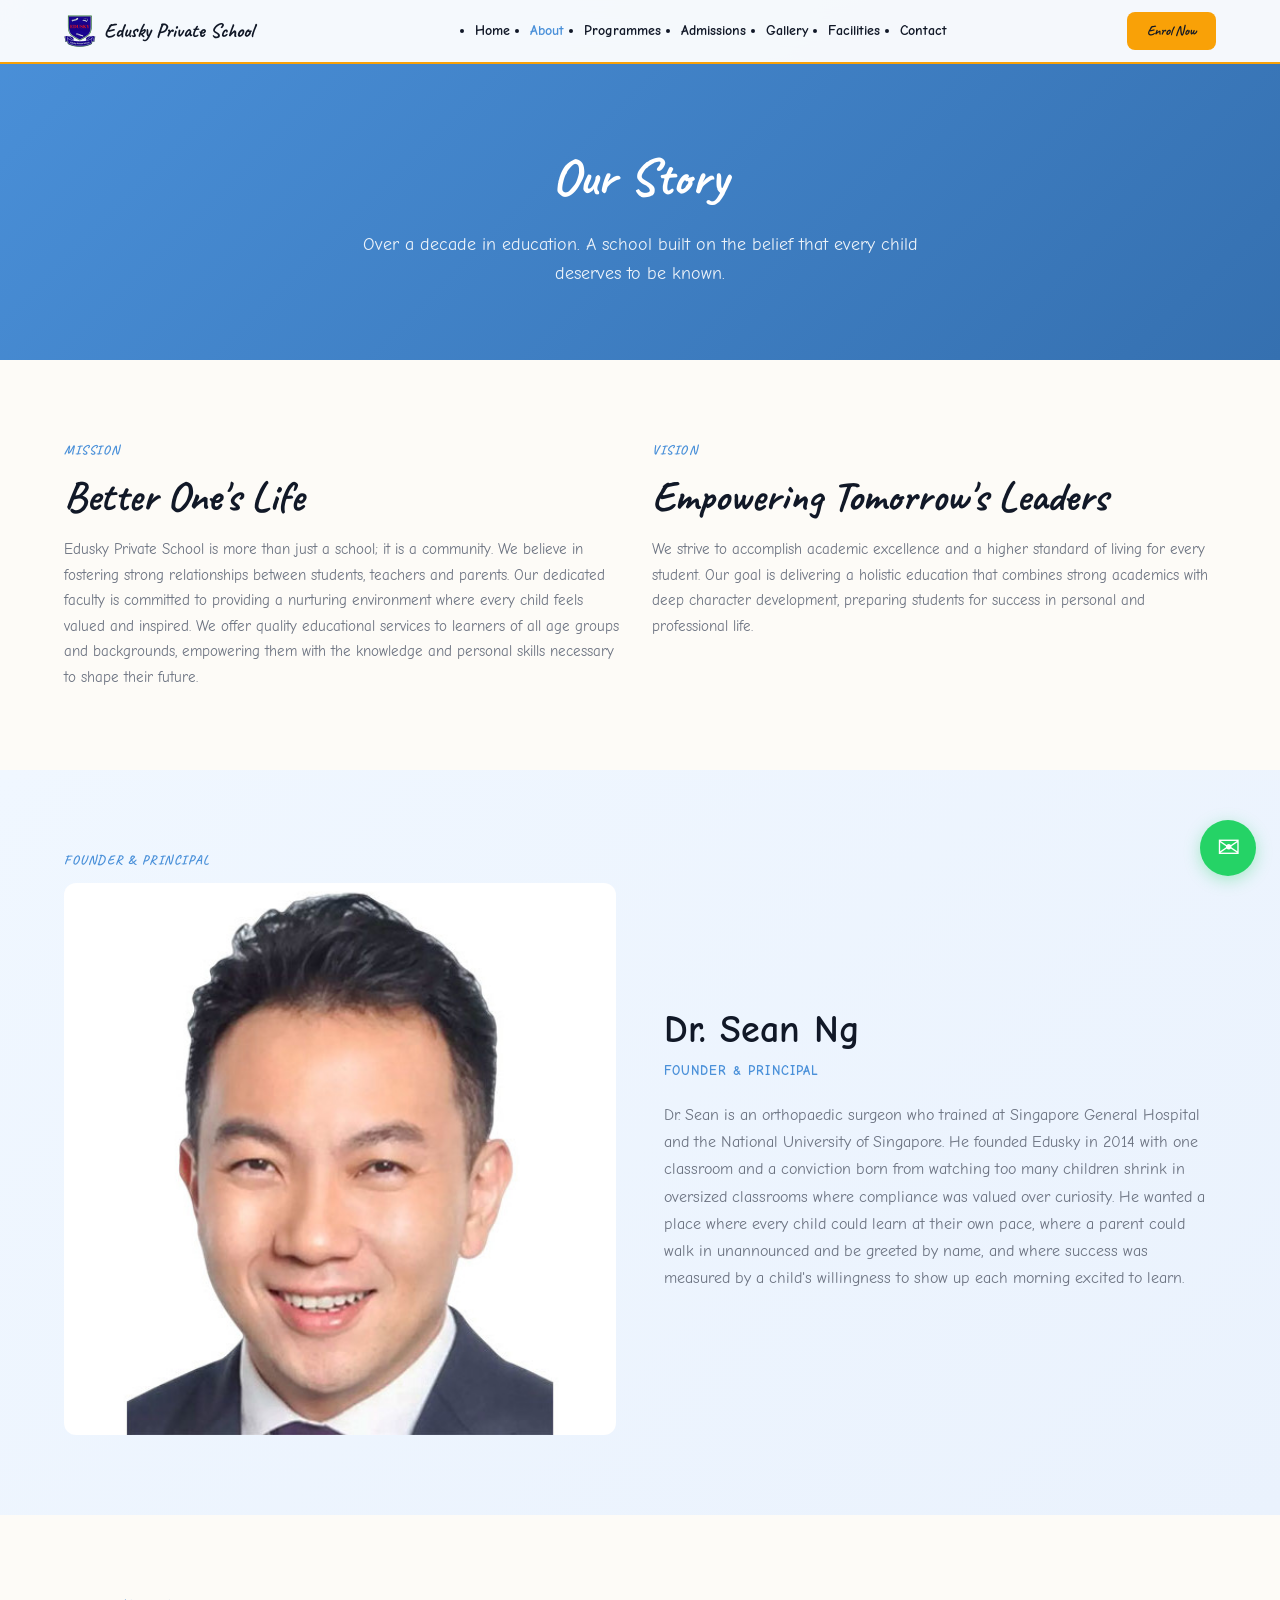
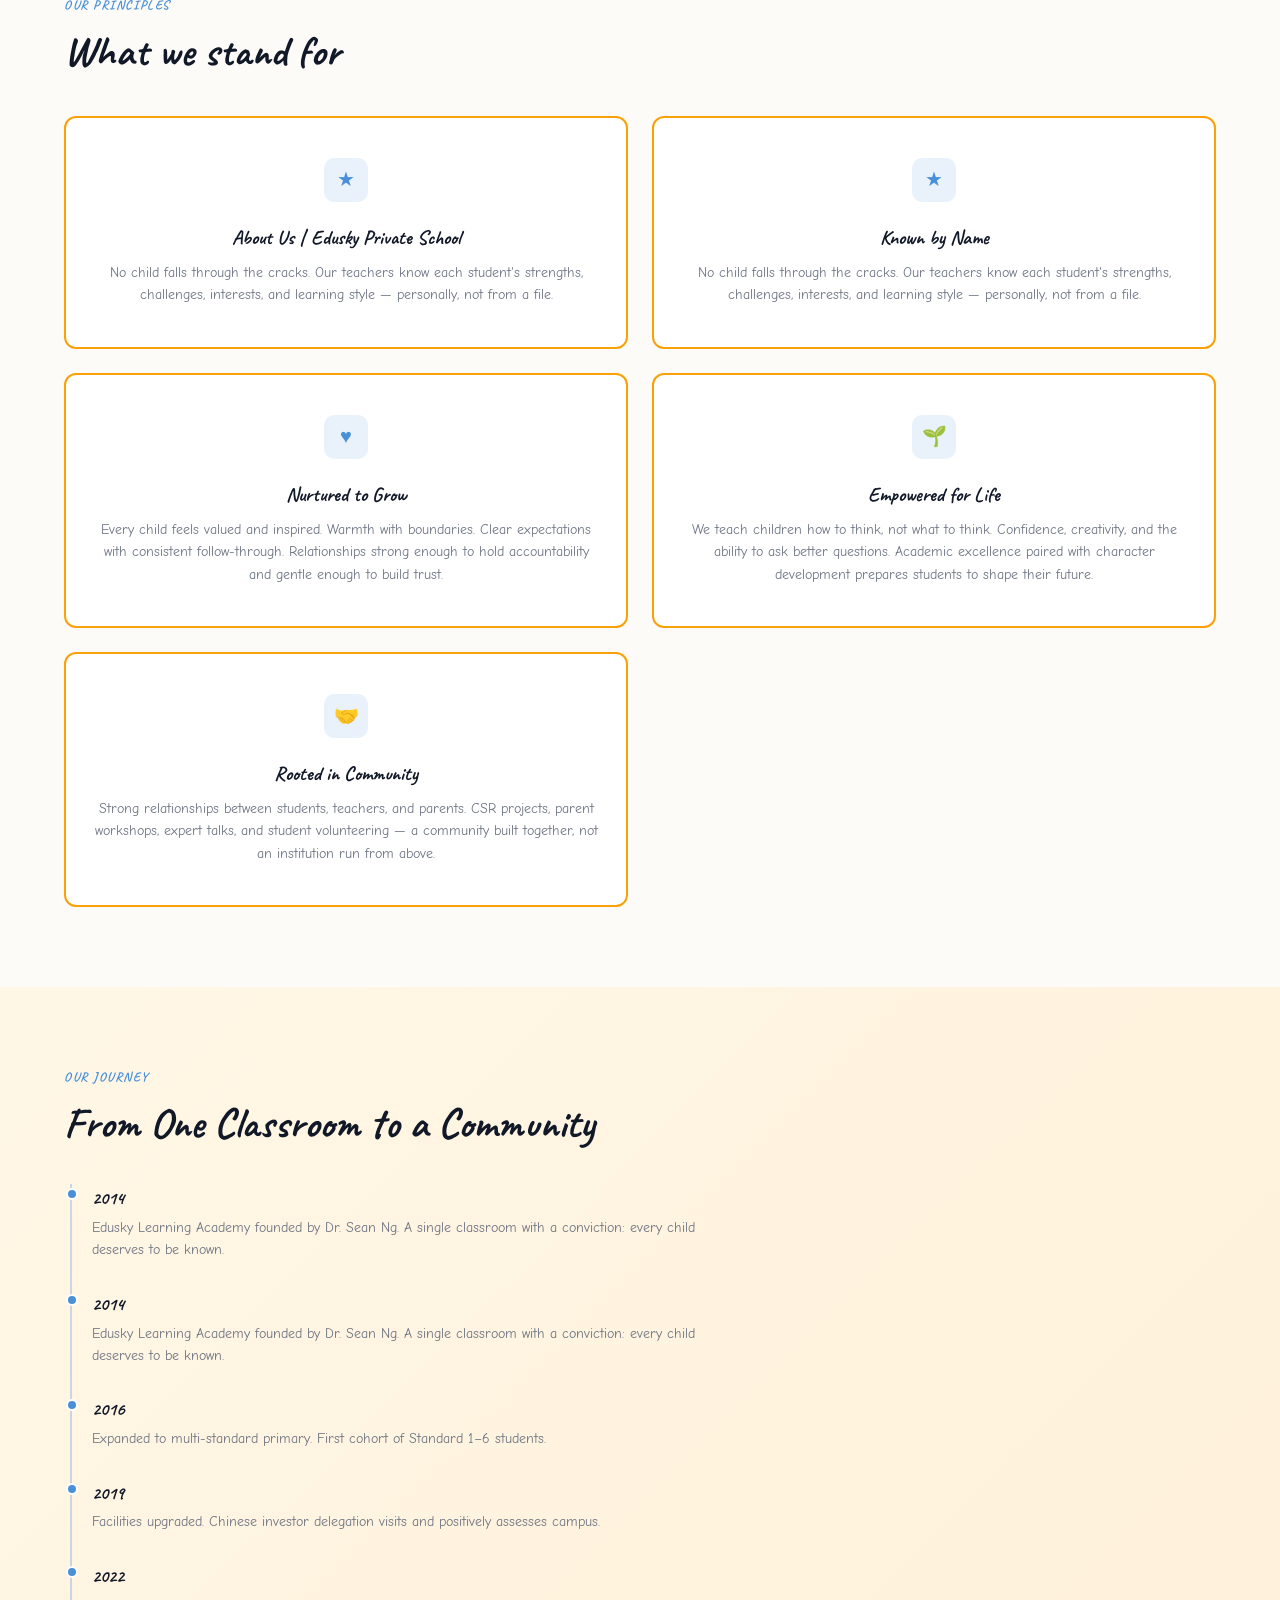
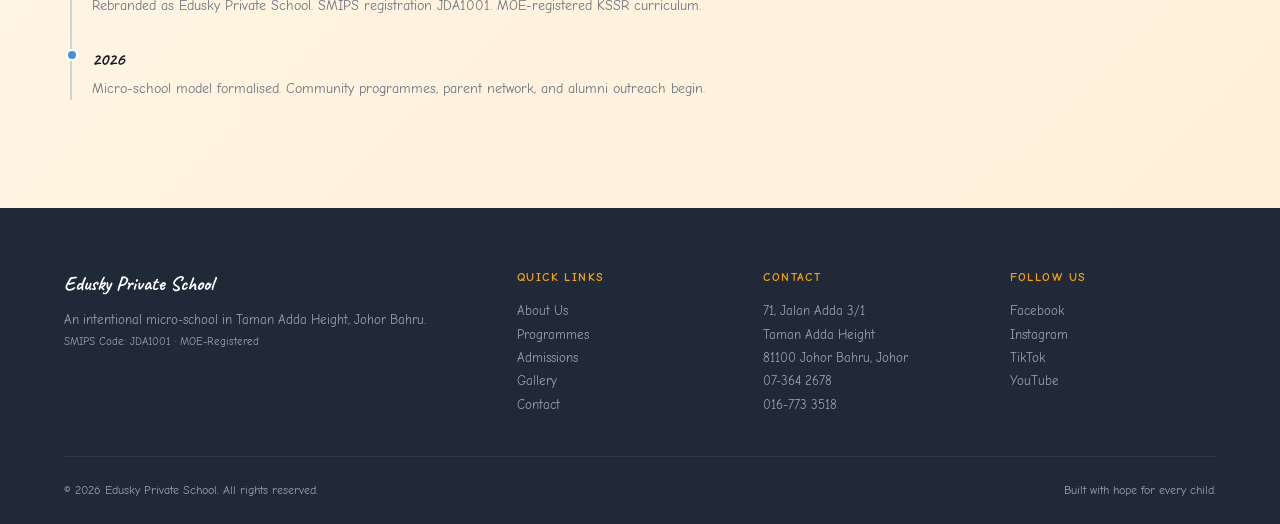
==== about.html @ cb7d2ac5 "Initial site: 7 pages, CMS-ready, real content, no placeholders" ====
<!DOCTYPE html>
<html lang="en">
<head>
<meta charset="UTF-8">
<meta name="viewport" content="width=device-width, initial-scale=1">
<title data-field="title">About Us | Edusky Private School</title>
<meta name="description" content="Kenali Dr. Sean Ng and pasukan Edusky. Misi, nilai, dan kenapa kami memilih kelas kecil. Sekolah rendah swasta di Johor Bahru sejak 2014.">
<link href="https://fonts.googleapis.com/css2?family=Caveat:wght@400;500;600;700&family=Comic+Neue:ital,wght@0,400;0,700;1,400&display=swap" rel="stylesheet">
<link rel="stylesheet" href="assets/style.css">
<script src="assets/cms.js" defer></script>
</head>
<body data-content="about">

<nav class="nav" id="nav">
  <div class="nav-inner">
    <a href="index.html" class="nav-brand">
      <img src="images/logo.webp" alt="Edusky Logo" onerror="this.style.display='none'">
      <span>Edusky Private School</span>
    </a>
    <ul class="nav-links">
      <li><a href="index.html">Home</a></li>
      <li><a href="about.html" class="active">About</a></li>
      <li><a href="programmes.html">Programmes</a></li>
      <li><a href="admissions.html">Admissions</a></li>
      <li><a href="gallery.html">Gallery</a></li>
      <li><a href="facilities.html">Facilities</a></li>
      <li><a href="contact.html">Contact</a></li>
    </ul>
    <a href="admissions.html" class="nav-cta">Enrol Now</a>
    <button class="nav-toggle" id="navToggle" aria-label="Open menu">&#9776;</button>
  </div>
</nav>

<div class="mobile-nav" id="mobileNav">
  <a href="index.html">Home</a>
  <a href="about.html">About</a>
  <a href="programmes.html">Programmes</a>
  <a href="admissions.html">Admissions</a>
  <a href="gallery.html">Gallery</a>
  <a href="facilities.html">Facilities</a>
  <a href="contact.html">Contact</a>
  <a href="admissions.html" class="mobile-cta">Enrol Now</a>
</div>

<!-- PAGE HERO -->
<section class="page-hero">
  <div class="page-hero-content">
    <h1 data-field="hero.title">Our Story</h1>
    <p data-field="hero.subtitle">Over a decade in education. A school built on the belief that every child deserves to be known.</p>
  </div>
</section>

<!-- MISSION & VISION -->
<section class="section">
  <div class="container">
    <div class="grid-2" style="align-items:start">
      <div>
        <p class="section-label" data-field="mission.label">Mission</p>
        <h2 class="section-title" data-field="mission.title">Better One's Life</h2>
        <p data-field="mission.text" style="color:var(--gray);line-height:1.7;font-size:15px">Edusky Private School is more than just a school; it is a community. We believe in fostering strong relationships between students, teachers and parents. Our dedicated faculty is committed to providing a nurturing environment where every child feels valued and inspired. We offer quality educational services to learners of all age groups and backgrounds, empowering them with the knowledge and personal skills necessary to shape their future.</p>
      </div>
      <div>
        <p class="section-label" data-field="vision.label">Vision</p>
        <h2 class="section-title" data-field="vision.title">Empowering Tomorrow's Leaders</h2>
        <p data-field="vision.text" style="color:var(--gray);line-height:1.7;font-size:15px">We strive to accomplish academic excellence and a higher standard of living for every student. Our goal is delivering a holistic education that combines strong academics with deep character development, preparing students for success in personal and professional life.</p>
      </div>
    </div>
  </div>
</section>

<!-- FOUNDER -->
<section class="section bg-sky-soft">
  <div class="container">
    <p class="section-label">Founder & Principal</p>
    <div class="grid-2" style="align-items:center;gap:48px">
      <div>
        <img data-field="founder.photo" data-type="image" src="images/dr-sean-ng.jpg" alt="Dr. Sean Ng" style="width:100%;border-radius:12px">
      </div>
      <div>
        <h2 style="font-size:clamp(26px,3vw,38px);line-height:1.15;margin-bottom:8px" data-field="founder.name">Dr. Sean Ng</h2>
        <p style="color:var(--sky);font-weight:700;font-size:13px;letter-spacing:0.08em;text-transform:uppercase;margin-bottom:20px" data-field="founder.role">Founder & Principal</p>
        <p data-field="founder.bio" style="color:var(--gray);line-height:1.7;margin-bottom:16px">Dr. Sean is an orthopaedic surgeon who trained at Singapore General Hospital and the National University of Singapore. He founded Edusky in 2014 with one classroom and a conviction born from watching too many children shrink in oversized classrooms where compliance was valued over curiosity. He wanted a place where every child could learn at their own pace, where a parent could walk in unannounced and be greeted by name.</p>
      </div>
    </div>
  </div>
</section>

<!-- VALUES -->
<section class="section">
  <div class="container">
    <p class="section-label">Our Principles</p>
    <h2 class="section-title">What we stand for</h2>
    <div class="grid-2" style="margin-top:40px" data-list="values">
      <div class="card" data-item style="text-align:center;padding:40px 28px">
        <div class="card-icon sky" style="margin:0 auto 20px" data-field="icon">★</div>
        <h3 data-field="title">Known by Name</h3>
        <p data-field="description">No child falls through the cracks. Our teachers know each student's strengths, challenges, interests, and learning style — personally, not from a file.</p>
      </div>
    </div>
  </div>
</section>

<!-- TIMELINE -->
<section class="section bg-sunrise-soft">
  <div class="container">
    <p class="section-label">Our Journey</p>
    <h2 class="section-title">From One Classroom to a Community</h2>
    <div class="timeline" style="margin-top:36px;max-width:650px" data-list="timeline">
      <div class="timeline-item" data-item>
        <h3 data-field="year">2014</h3>
        <p data-field="description">Edusky Learning Academy founded by Dr. Sean Ng. A single classroom with a conviction: every child deserves to be known.</p>
      </div>
    </div>
  </div>
</section>

<!-- FOOTER -->
<footer class="footer">
  <div class="container">
    <div class="footer-grid">
      <div>
        <div class="footer-brand">Edusky Private School</div>
        <p>An intentional micro-school in Taman Adda Height, Johor Bahru.</p>
        <p style="font-size:11px;color:var(--gray-light)">SMIPS Code: JDA1001 · MOE-Registered</p>
      </div>
      <div>
        <h4>Quick Links</h4>
        <p><a href="about.html">About Us</a></p>
        <p><a href="programmes.html">Programmes</a></p>
        <p><a href="admissions.html">Admissions</a></p>
        <p><a href="gallery.html">Gallery</a></p>
        <p><a href="contact.html">Contact</a></p>
      </div>
      <div>
        <h4>Contact</h4>
        <p>71, Jalan Adda 3/1<br>Taman Adda Height<br>81100 Johor Bahru, Johor</p>
        <p><a href="tel:+6073642678">07-364 2678</a></p>
        <p><a href="https://wa.me/60167733518">016-773 3518</a></p>
      </div>
      <div>
        <h4>Follow Us</h4>
        <p><a href="https://www.facebook.com/ela.johor.bahru/" target="_blank">Facebook</a></p>
        <p><a href="https://www.instagram.com/eduskyjb/" target="_blank">Instagram</a></p>
        <p><a href="https://www.tiktok.com/@eduskyprivateschool" target="_blank">TikTok</a></p>
        <p><a href="https://www.youtube.com/@eduskylearningacademy6728" target="_blank">YouTube</a></p>
      </div>
    </div>
    <div class="footer-bottom">
      <span>&copy; 2026 Edusky Private School. All rights reserved.</span>
      <span>Built with hope for every child.</span>
    </div>
  </div>
</footer>

<a href="https://wa.me/60167733518" class="whatsapp-float" aria-label="Chat on WhatsApp" target="_blank">&#9993;</a>

<script>
const navToggle = document.getElementById('navToggle');
const mobileNav = document.getElementById('mobileNav');
if (navToggle && mobileNav) {
  navToggle.addEventListener('click', () => mobileNav.classList.toggle('open'));
  mobileNav.querySelectorAll('a').forEach(a => a.addEventListener('click', () => mobileNav.classList.remove('open')));
}
</script>

</body>
</html>
---- assets/style.css ----
/** ============================================
   EDUSKY LIVE — Clean, GUI-Editable Design
   Warm, approachable, zero placeholders.
   ============================================ */

:root {
  --sky: #4A90D9;
  --sky-deep: #3570B0;
  --sunrise: #F9A107;
  --sunrise-deep: #D48900;
  --coral: #FF6B6B;
  --green: #669F38;
  --cream: #FFF8F0;
  --paper: #FDFBF7;
  --ink: #111827;
  --ink-soft: #1F2937;
  --gray: #6B7280;
  --gray-light: #9CA3AF;
  --gray-border: #E5E7EB;
  --white: #FFFFFF;
  --font-display: 'Caveat', cursive;
  --font-body: 'Comic Neue', 'Comic Sans MS', cursive, sans-serif;
  --nav-h: 64px;
  --container-max: 1200px;
}

@import url('https://fonts.googleapis.com/css2?family=Caveat:wght@400;500;600;700&family=Comic+Neue:ital,wght@0,400;0,700;1,400&display=swap');

*, *::before, *::after { box-sizing: border-box; margin: 0; }
html { scroll-behavior: smooth; }
body {
  font-family: var(--font-body);
  color: var(--ink);
  background: var(--paper);
  line-height: 1.6;
  font-size: 16px;
}
img { display: block; max-width: 100%; }
a { color: inherit; text-decoration: none; }
button { font: inherit; cursor: pointer; border: none; background: none; }

.container { max-width: var(--container-max); margin: 0 auto; padding: 0 24px; }

/* ----- NAVIGATION ----- */
.nav {
  position: fixed; top: 0; left: 0; right: 0;
  height: var(--nav-h);
  background: rgba(255,255,255,0.95);
  backdrop-filter: blur(12px);
  border-bottom: 2px solid var(--sunrise);
  z-index: 100;
}
.nav-inner {
  max-width: var(--container-max); margin: 0 auto; padding: 0 24px;
  height: 100%; display: flex; align-items: center; justify-content: space-between;
}
.nav-brand {
  display: flex; align-items: center; gap: 8px;
  font-family: var(--font-display); font-size: 20px; font-weight: 700;
  color: var(--ink);
}
.nav-brand img { height: 32px; width: auto; }
.nav-links {
  display: flex; align-items: center; gap: 20px;
  font-family: var(--font-body); font-size: 14px; font-weight: 600;
}
.nav-links a { transition: color 0.2s; position: relative; }
.nav-links a:hover { color: var(--sky); }
.nav-links a.active { color: var(--sky); }
.nav-cta {
  background: var(--sunrise); color: var(--ink);
  font-family: var(--font-display); font-size: 14px; font-weight: 700;
  padding: 8px 20px; border-radius: 8px;
  transition: all 0.2s;
}
.nav-cta:hover { background: var(--sunrise-deep); transform: translateY(-1px); }
.nav-toggle { display: none; font-size: 24px; color: var(--ink); }

@media (max-width: 900px) {
  .nav-links { display: none; }
  .nav-toggle { display: block; }
  .nav-cta { font-size: 12px; padding: 6px 14px; }
}

/* ----- FORM ELEMENTS ----- */
.form-group { margin-bottom: 16px; }
.form-group label { display: block; font-size: 13px; font-weight: 700; margin-bottom: 6px; color: var(--ink); }
.form-group input, .form-group textarea, .form-group select {
  width: 100%; padding: 12px 14px; border: 2px solid var(--gray-border); border-radius: 8px;
  font-family: var(--font-body); font-size: 14px; background: var(--white); color: var(--ink);
  transition: border-color 0.2s;
}
.form-group input:focus, .form-group textarea:focus, .form-group select:focus {
  outline: none; border-color: var(--sky);
}
.form-group textarea { min-height: 100px; resize: vertical; }

/* Mobile nav */
.mobile-nav {
  position: fixed; top: var(--nav-h); left: 0; right: 0; bottom: 0;
  background: var(--paper); z-index: 99; padding: 40px 24px;
  display: none; flex-direction: column; gap: 20px;
  font-family: var(--font-body); font-size: 18px; font-weight: 600;
}
.mobile-nav.open { display: flex; }
.mobile-nav a { padding: 8px 0; border-bottom: 1px solid var(--gray-border); }

/* ----- HERO ----- */
.hero {
  position: relative; min-height: 85vh;
  display: flex; align-items: center; justify-content: center;
  overflow: hidden; padding-top: var(--nav-h);
}
.hero-bg {
  position: absolute; inset: 0; z-index: 0;
}
.hero-bg img, .hero-bg video {
  width: 100%; height: 100%; object-fit: cover;
}
.hero-overlay {
  position: absolute; inset: 0;
  background: linear-gradient(180deg, rgba(0,0,0,0.35) 0%, rgba(0,0,0,0.25) 50%, rgba(0,0,0,0.45) 100%);
  z-index: 1;
}
.hero-content {
  position: relative; z-index: 2; text-align: center;
  max-width: 800px; padding: 40px 24px; color: #fff;
}
.hero-badge {
  font-family: var(--font-display); font-size: 13px;
  letter-spacing: 0.15em; text-transform: uppercase;
  color: var(--sunrise); font-weight: 700; margin-bottom: 20px;
}
.hero-title {
  font-family: var(--font-display); font-size: clamp(36px, 6vw, 64px);
  line-height: 1.1; font-weight: 700; margin-bottom: 16px;
}
.hero-title span { color: var(--sunrise); }
.hero-desc {
  font-size: clamp(15px, 2vw, 18px); opacity: 0.9;
  max-width: 560px; margin: 0 auto 32px;
}
.hero-actions { display: flex; gap: 12px; justify-content: center; flex-wrap: wrap; }

/* ----- BUTTONS ----- */
.btn {
  padding: 14px 32px; border-radius: 8px;
  font-family: var(--font-display); font-size: 16px; font-weight: 700;
  display: inline-block; text-align: center; transition: all 0.2s;
}
.btn:hover { transform: translateY(-2px); }
.btn-primary { background: var(--sunrise); color: var(--ink); }
.btn-primary:hover { background: var(--sunrise-deep); }
.btn-white { background: rgba(255,255,255,0.15); color: #fff; border: 2px solid rgba(255,255,255,0.4); }
.btn-white:hover { background: rgba(255,255,255,0.25); }
.btn-sky { background: var(--sky); color: #fff; }
.btn-sky:hover { background: var(--sky-deep); }
.btn-outline { border: 2px solid var(--sky); color: var(--sky); }
.btn-outline:hover { background: var(--sky); color: #fff; }

/* ----- SECTIONS ----- */
.section { padding: 80px 0; }
@media (max-width: 768px) { .section { padding: 60px 0; } }
.section-label {
  font-family: var(--font-display); font-size: 13px;
  letter-spacing: 0.12em; text-transform: uppercase;
  color: var(--sky); font-weight: 700; margin-bottom: 12px;
}
.section-title {
  font-family: var(--font-display); font-size: clamp(28px, 4vw, 42px);
  font-weight: 700; line-height: 1.15; margin-bottom: 16px;
}
.section-subtitle {
  font-size: clamp(14px, 1.8vw, 17px); color: var(--gray);
  line-height: 1.6; max-width: 600px; margin-bottom: 40px;
}
.section-center { text-align: center; }
.section-center .section-subtitle { margin-left: auto; margin-right: auto; }

/* Section backgrounds */
.bg-sky-soft { background: linear-gradient(135deg, #F0F7FF 0%, #EAF2FD 100%); }
.bg-sunrise-soft { background: linear-gradient(135deg, #FFF7E6 0%, #FFF0D9 100%); }
.bg-coral-soft { background: linear-gradient(135deg, #FFF0F0 0%, #FFEBEB 100%); }
.bg-green-soft { background: linear-gradient(135deg, #F0F7E6 0%, #EDF5E0 100%); }
.bg-dark { background: var(--ink-soft); color: #fff; }

/* ----- CARDS ----- */
.card {
  background: var(--white); border: 2px solid var(--sunrise);
  border-radius: 12px; padding: 28px;
  transition: all 0.25s;
}
.card:hover { transform: translateY(-4px); box-shadow: 0 12px 32px rgba(0,0,0,0.08); }
.card-icon {
  width: 44px; height: 44px; border-radius: 10px;
  display: flex; align-items: center; justify-content: center;
  margin-bottom: 16px; font-size: 20px;
}
.card-icon.sky { background: rgba(74,144,217,0.12); color: var(--sky); }
.card-icon.sunrise { background: rgba(249,161,7,0.12); color: var(--sunrise); }
.card-icon.coral { background: rgba(255,107,107,0.12); color: var(--coral); }
.card-icon.green { background: rgba(102,159,56,0.12); color: var(--green); }
.card h3 { font-family: var(--font-display); font-size: 20px; font-weight: 700; margin-bottom: 8px; }
.card p { font-size: 14px; color: var(--gray); line-height: 1.6; }

/* Image card */
.card-img {
  position: relative; border-radius: 12px; overflow: hidden;
  min-height: 200px; display: flex; flex-direction: column;
  justify-content: flex-end; padding: 24px;
  background-size: cover; background-position: center;
}
.card-img::before {
  content: ''; position: absolute; inset: 0;
  background: linear-gradient(180deg, rgba(0,0,0,0.2) 0%, rgba(0,0,0,0.6) 100%);
}
.card-img > * { position: relative; z-index: 1; color: #fff; }
.card-img h3 { font-family: var(--font-display); font-size: 18px; font-weight: 700; margin-bottom: 4px; }
.card-img p { font-size: 13px; opacity: 0.9; }

/* ----- GRIDS ----- */
.grid-2 { display: grid; grid-template-columns: 1fr 1fr; gap: 24px; }
.grid-3 { display: grid; grid-template-columns: repeat(3, 1fr); gap: 24px; }
.grid-4 { display: grid; grid-template-columns: repeat(4, 1fr); gap: 24px; }
@media (max-width: 900px) { .grid-3, .grid-4 { grid-template-columns: 1fr 1fr; } }
@media (max-width: 600px) { .grid-2, .grid-3, .grid-4 { grid-template-columns: 1fr; } }

/* ----- STATS ----- */
.stats-bar { display: flex; gap: 48px; justify-content: center; flex-wrap: wrap; padding: 40px 0; }
.stat-item { text-align: center; }
.stat-val { font-family: var(--font-display); font-size: clamp(28px, 4vw, 44px); font-weight: 700; }
.stat-label { font-size: 12px; letter-spacing: 0.1em; text-transform: uppercase; color: var(--gray); font-weight: 600; margin-top: 4px; }

/* ----- TIMELINE ----- */
.timeline { position: relative; padding-left: 28px; }
.timeline::before { content: ''; position: absolute; left: 6px; top: 0; bottom: 0; width: 2px; background: var(--sky); opacity: 0.3; }
.timeline-item { position: relative; margin-bottom: 28px; }
.timeline-item::before { content: ''; position: absolute; left: -26px; top: 4px; width: 12px; height: 12px; border-radius: 50%; background: var(--sky); border: 2px solid var(--white); }
.timeline-item h3 { font-family: var(--font-display); font-size: 18px; font-weight: 700; margin-bottom: 4px; }
.timeline-item p { font-size: 14px; color: var(--gray); }

/* ----- GALLERY ----- */
.gallery { columns: 3; column-gap: 16px; }
@media (max-width: 900px) { .gallery { columns: 2; } }
@media (max-width: 600px) { .gallery { columns: 1; } }
.gallery-item { break-inside: avoid; margin-bottom: 16px; border-radius: 12px; overflow: hidden; position: relative; cursor: pointer; }
.gallery-item img { width: 100%; display: block; transition: transform 0.3s; }
.gallery-item:hover img { transform: scale(1.04); }
.gallery-cap { position: absolute; bottom: 0; left: 0; right: 0; padding: 16px; background: linear-gradient(0deg, rgba(0,0,0,0.6) 0%, transparent 100%); color: #fff; font-size: 13px; font-family: var(--font-display); opacity: 0; transition: opacity 0.3s; }
.gallery-item:hover .gallery-cap { opacity: 1; }

/* ----- TABLE ----- */
.table-wrap { overflow-x: auto; border-radius: 12px; border: 1px solid var(--gray-border); }
table { width: 100%; border-collapse: collapse; font-size: 14px; }
th { background: var(--sky); color: #fff; font-family: var(--font-display); font-weight: 600; font-size: 12px; letter-spacing: 0.08em; text-transform: uppercase; padding: 12px 16px; text-align: left; }
td { padding: 12px 16px; border-bottom: 1px solid var(--gray-border); }
tr:nth-child(even) { background: #FAFAF8; }

/* ----- FOOTER ----- */
.footer { background: var(--ink-soft); color: #fff; padding: 60px 0 24px; }
.footer-grid { display: grid; grid-template-columns: 2fr 1fr 1fr 1fr; gap: 40px; margin-bottom: 40px; }
@media (max-width: 768px) { .footer-grid { grid-template-columns: 1fr 1fr; gap: 32px; } }
.footer-brand { font-family: var(--font-display); font-size: 20px; font-weight: 700; margin-bottom: 8px; }
.footer p, .footer a { font-size: 13px; color: var(--gray-light); line-height: 1.8; }
.footer a:hover { color: var(--sunrise); }
.footer h4 { font-size: 12px; letter-spacing: 0.12em; text-transform: uppercase; color: var(--sunrise); font-weight: 700; margin-bottom: 12px; }
.footer-bottom { border-top: 1px solid rgba(255,255,255,0.08); padding-top: 24px; display: flex; justify-content: space-between; flex-wrap: wrap; gap: 12px; font-size: 12px; color: var(--gray-light); }

/* ----- WHATSAPP FLOAT ----- */
.whatsapp-float {
  position: fixed; bottom: 24px; right: 24px; width: 56px; height: 56px;
  background: #25D366; color: #fff; border-radius: 50%;
  display: flex; align-items: center; justify-content: center;
  font-size: 28px; z-index: 90; box-shadow: 0 4px 16px rgba(37,211,102,0.35);
  transition: all 0.3s;
}
.whatsapp-float:hover { transform: scale(1.08); }

/* ----- PAGE HERO ----- */
.page-hero {
  position: relative; min-height: 40vh;
  display: flex; align-items: center; justify-content: center;
  padding-top: var(--nav-h); text-align: center;
  background: linear-gradient(135deg, var(--sky) 0%, var(--sky-deep) 100%);
  color: #fff;
}
.page-hero h1 { font-family: var(--font-display); font-size: clamp(32px, 5vw, 52px); font-weight: 700; margin-bottom: 12px; }
.page-hero p { font-size: clamp(14px, 2vw, 18px); opacity: 0.9; max-width: 600px; margin: 0 auto; }

/* ----- UTILITIES ----- */
.text-center { text-align: center; }
.mt-1 { margin-top: 8px; } .mt-2 { margin-top: 16px; } .mt-3 { margin-top: 24px; } .mt-4 { margin-top: 32px; }
.mb-1 { margin-bottom: 8px; } .mb-2 { margin-bottom: 16px; } .mb-3 { margin-bottom: 24px; } .mb-4 { margin-bottom: 32px; }
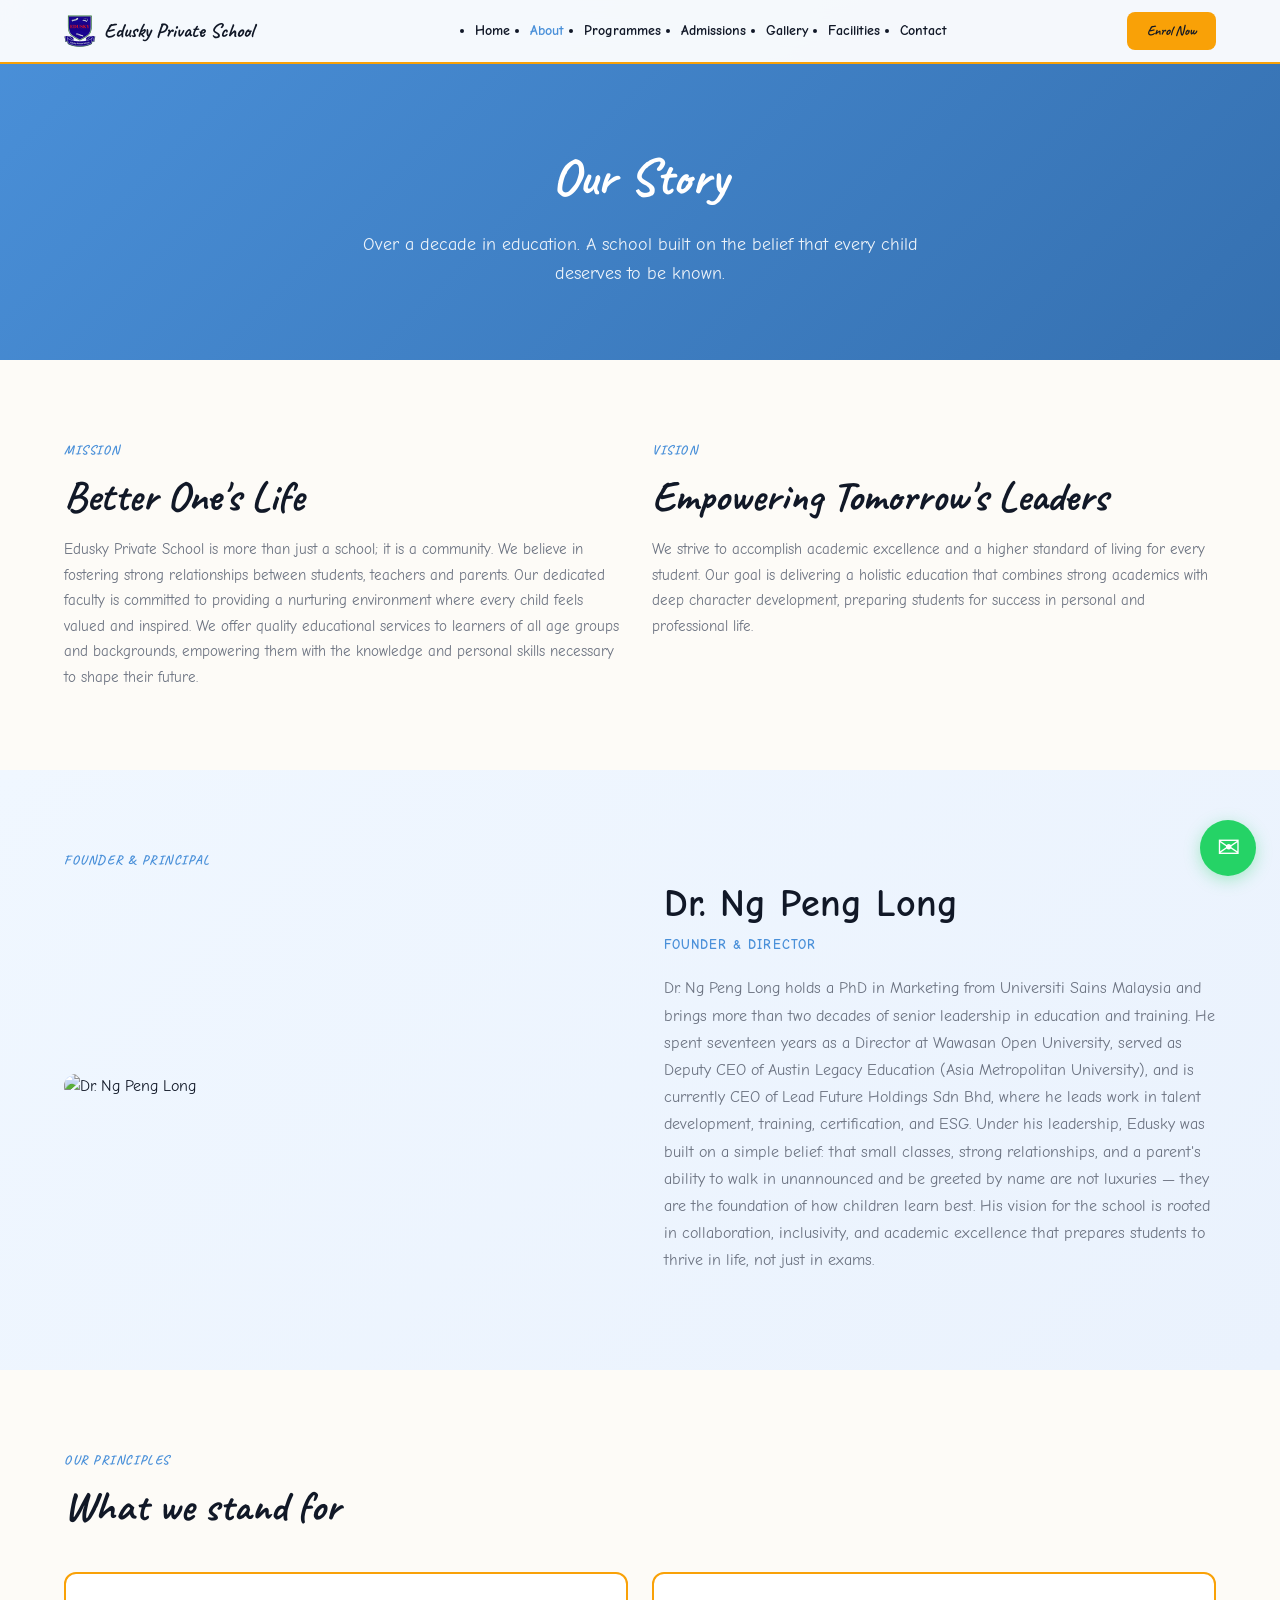
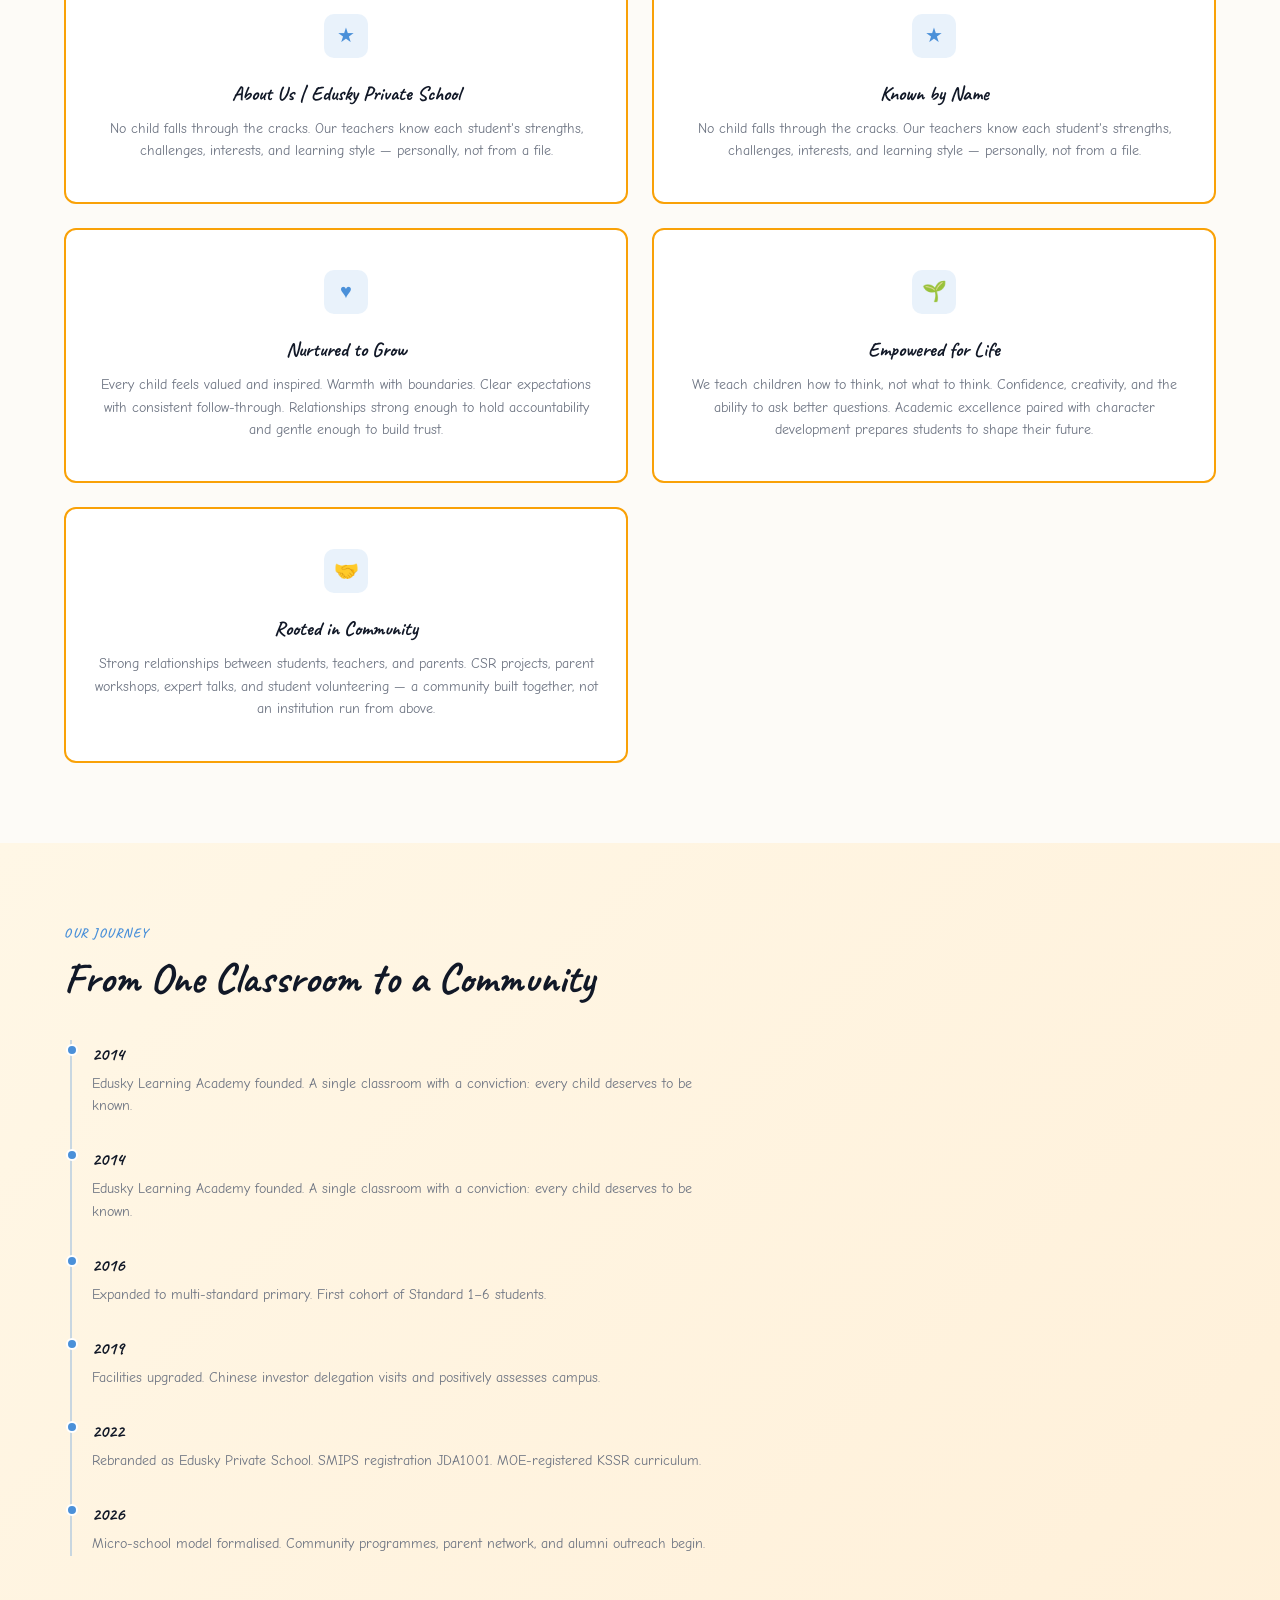
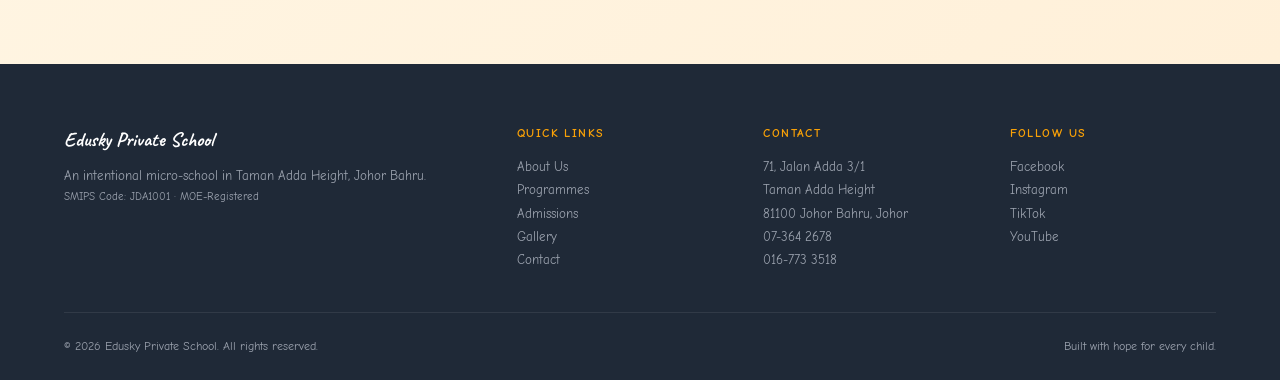
==== commit 03ffaab9: "Fix founder bio: replace wrong Dr. Sean Ng with Dr. Ng Peng Long Dr. Ng Peng Long is the actual foun" ====
--- a/about.html
+++ b/about.html
@@ -4,7 +4,7 @@
 <meta charset="UTF-8">
 <meta name="viewport" content="width=device-width, initial-scale=1">
 <title data-field="title">About Us | Edusky Private School</title>
-<meta name="description" content="Kenali Dr. Sean Ng and pasukan Edusky. Misi, nilai, dan kenapa kami memilih kelas kecil. Sekolah rendah swasta di Johor Bahru sejak 2014.">
+<meta name="description" content="Kenali Dr. Ng Peng Long and pasukan Edusky. Misi, nilai, dan kenapa kami memilih kelas kecil. Sekolah rendah swasta di Johor Bahru sejak 2014.">
 <link href="https://fonts.googleapis.com/css2?family=Caveat:wght@400;500;600;700&family=Comic+Neue:ital,wght@0,400;0,700;1,400&display=swap" rel="stylesheet">
 <link rel="stylesheet" href="assets/style.css">
 <script src="assets/cms.js" defer></script>
@@ -74,12 +74,12 @@
     <p class="section-label">Founder & Principal</p>
     <div class="grid-2" style="align-items:center;gap:48px">
       <div>
-        <img data-field="founder.photo" data-type="image" src="images/dr-sean-ng.jpg" alt="Dr. Sean Ng" style="width:100%;border-radius:12px">
+        <img data-field="founder.photo" data-type="image" src="images/dr-ng-peng-long.jpg" alt="Dr. Ng Peng Long" style="width:100%;border-radius:12px">
       </div>
       <div>
-        <h2 style="font-size:clamp(26px,3vw,38px);line-height:1.15;margin-bottom:8px" data-field="founder.name">Dr. Sean Ng</h2>
-        <p style="color:var(--sky);font-weight:700;font-size:13px;letter-spacing:0.08em;text-transform:uppercase;margin-bottom:20px" data-field="founder.role">Founder & Principal</p>
-        <p data-field="founder.bio" style="color:var(--gray);line-height:1.7;margin-bottom:16px">Dr. Sean is an orthopaedic surgeon who trained at Singapore General Hospital and the National University of Singapore. He founded Edusky in 2014 with one classroom and a conviction born from watching too many children shrink in oversized classrooms where compliance was valued over curiosity. He wanted a place where every child could learn at their own pace, where a parent could walk in unannounced and be greeted by name.</p>
+        <h2 style="font-size:clamp(26px,3vw,38px);line-height:1.15;margin-bottom:8px" data-field="founder.name">Dr. Ng Peng Long</h2>
+        <p style="color:var(--sky);font-weight:700;font-size:13px;letter-spacing:0.08em;text-transform:uppercase;margin-bottom:20px" data-field="founder.role">Founder & Director</p>
+        <p data-field="founder.bio" style="color:var(--gray);line-height:1.7;margin-bottom:16px">Dr. Ng Peng Long holds a PhD in Marketing from Universiti Sains Malaysia and brings more than two decades of senior leadership in education and training.</p>
       </div>
     </div>
   </div>
@@ -108,7 +108,7 @@
     <div class="timeline" style="margin-top:36px;max-width:650px" data-list="timeline">
       <div class="timeline-item" data-item>
         <h3 data-field="year">2014</h3>
-        <p data-field="description">Edusky Learning Academy founded by Dr. Sean Ng. A single classroom with a conviction: every child deserves to be known.</p>
+        <p data-field="description">Edusky Learning Academy founded. A single classroom with a conviction: every child deserves to be known.</p>
       </div>
     </div>
   </div>
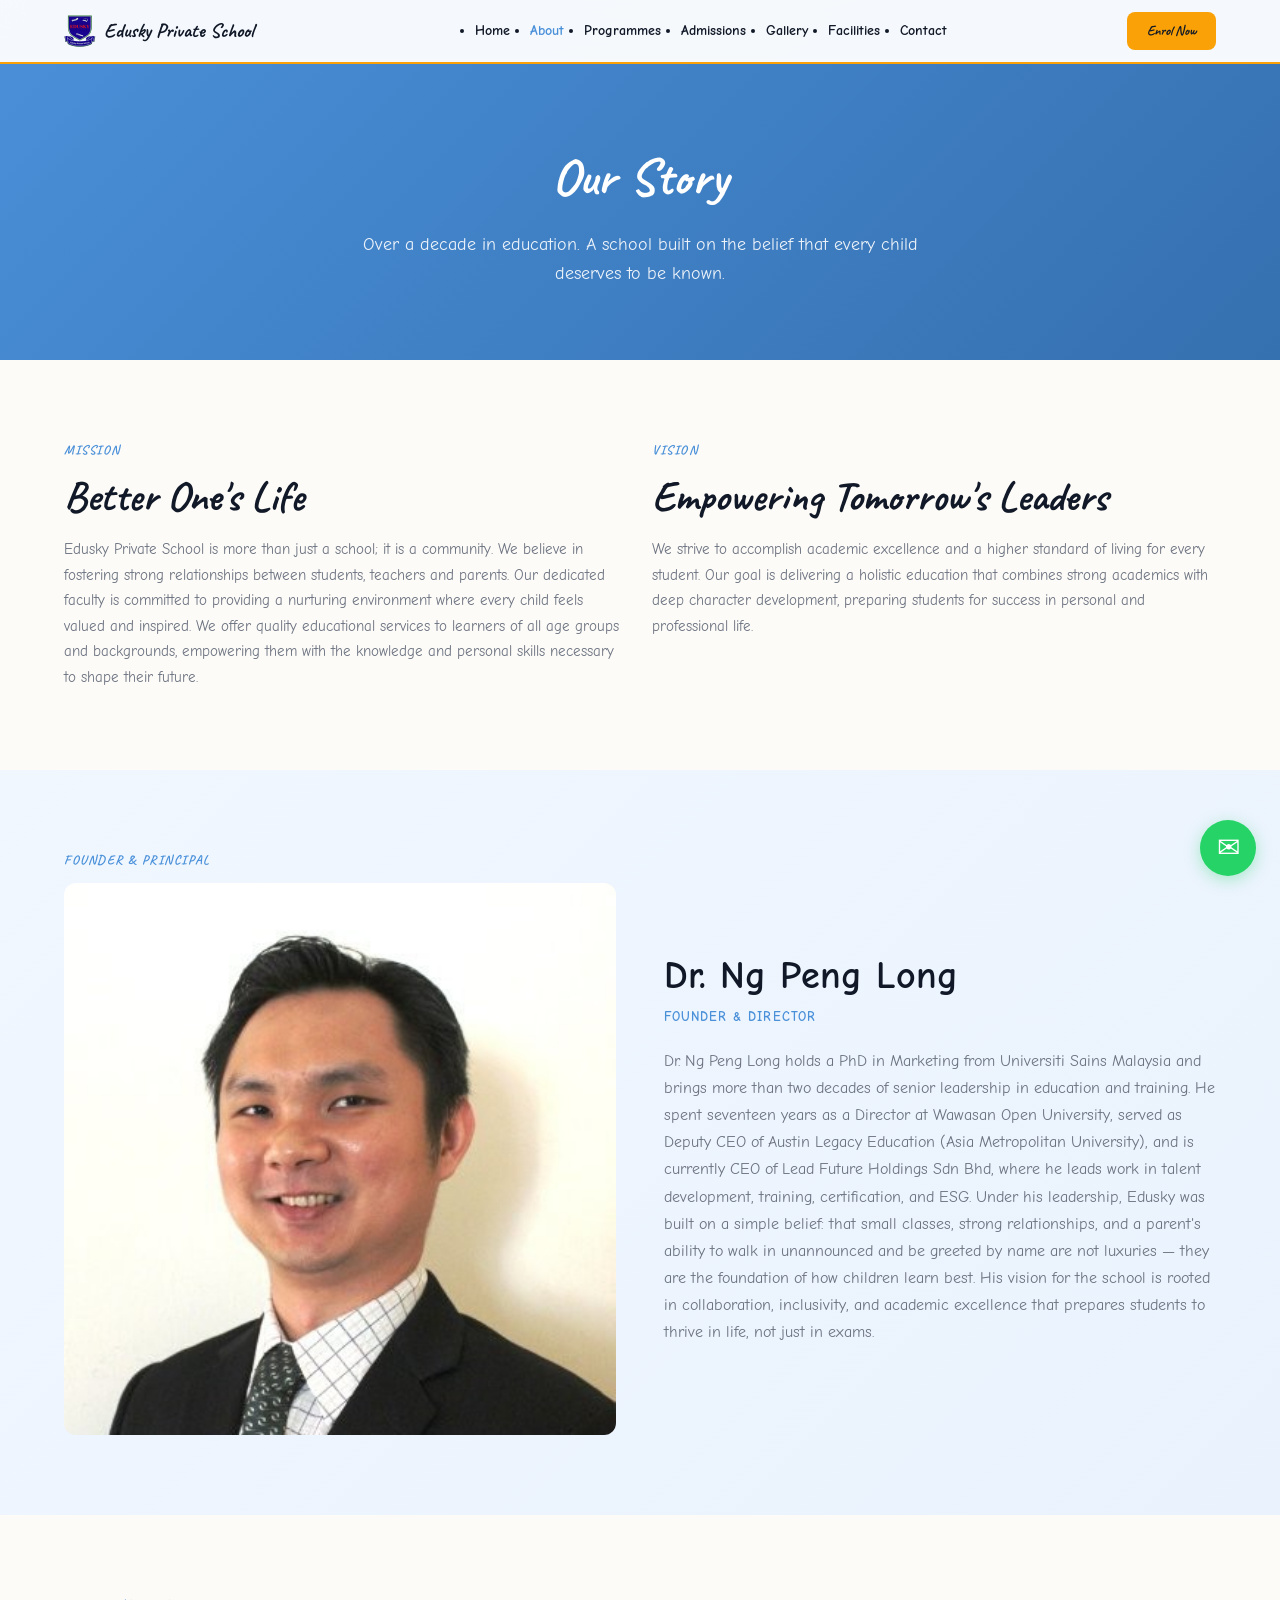
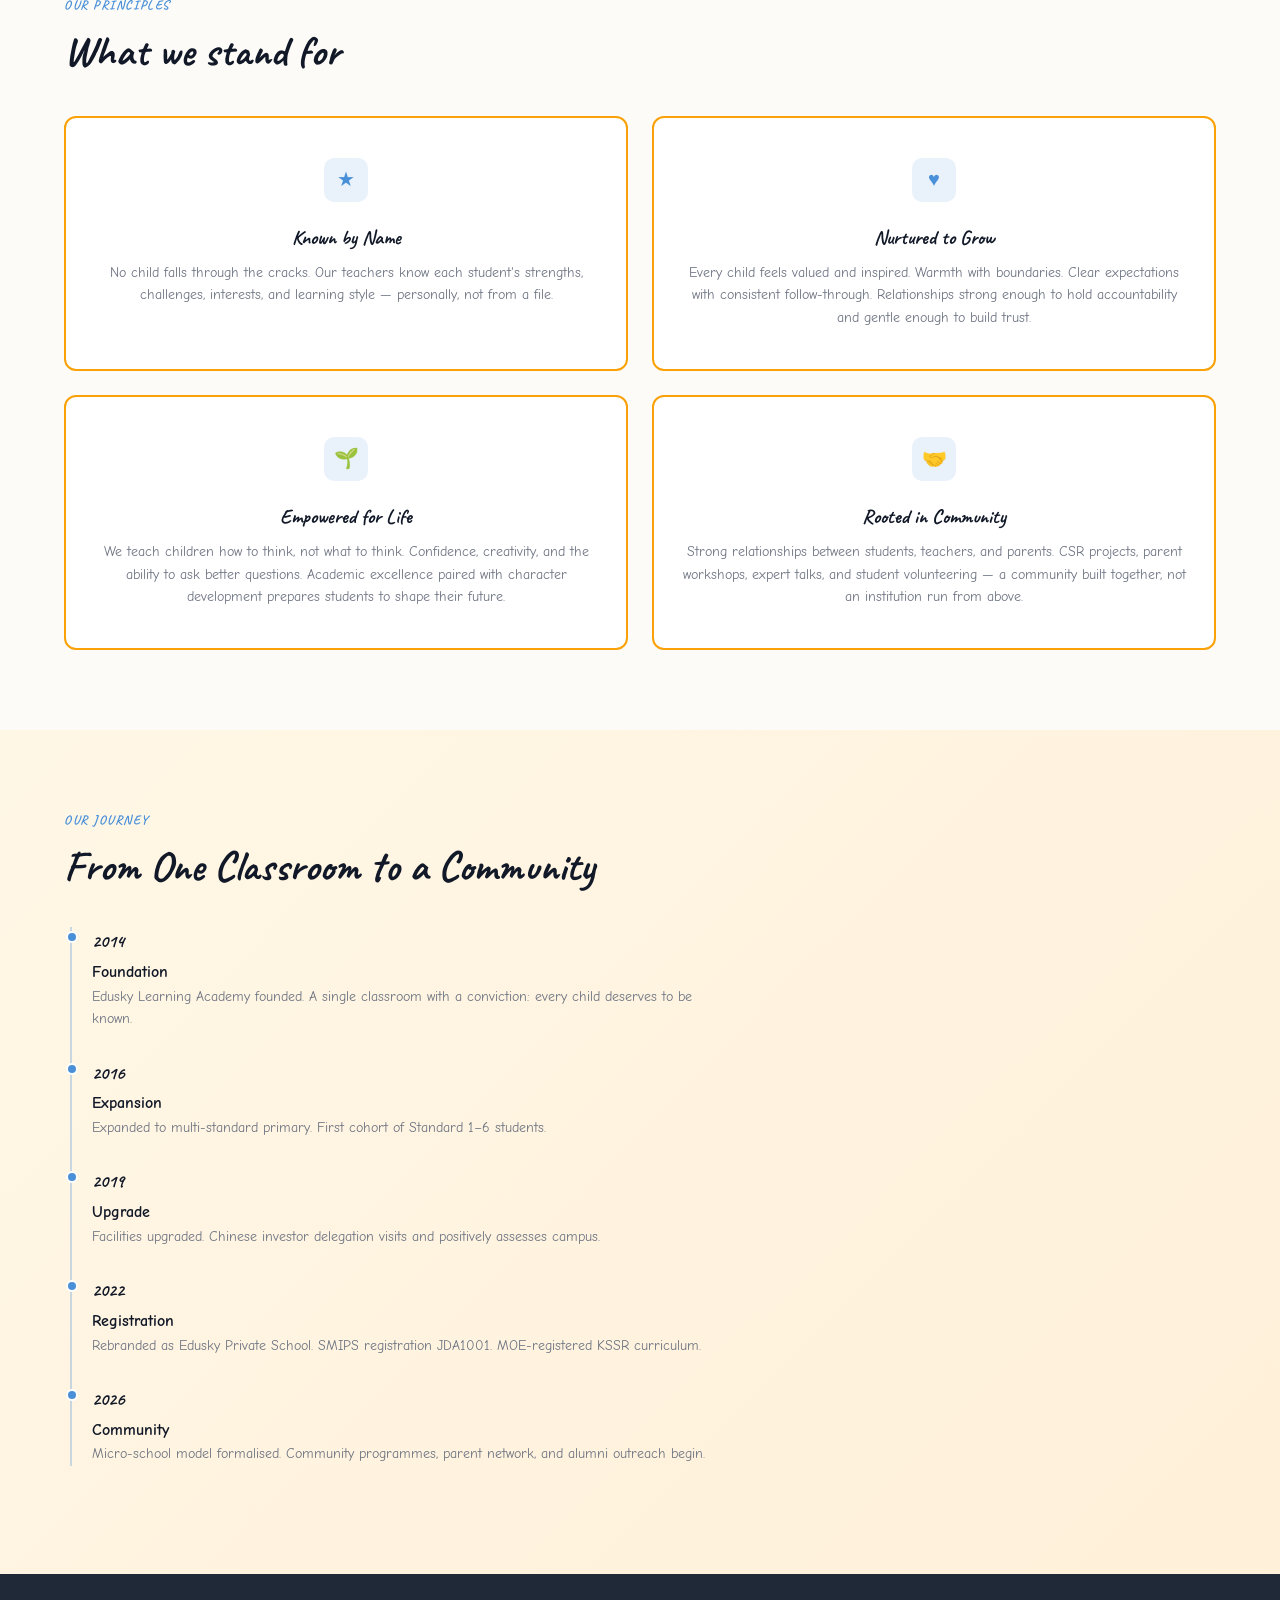
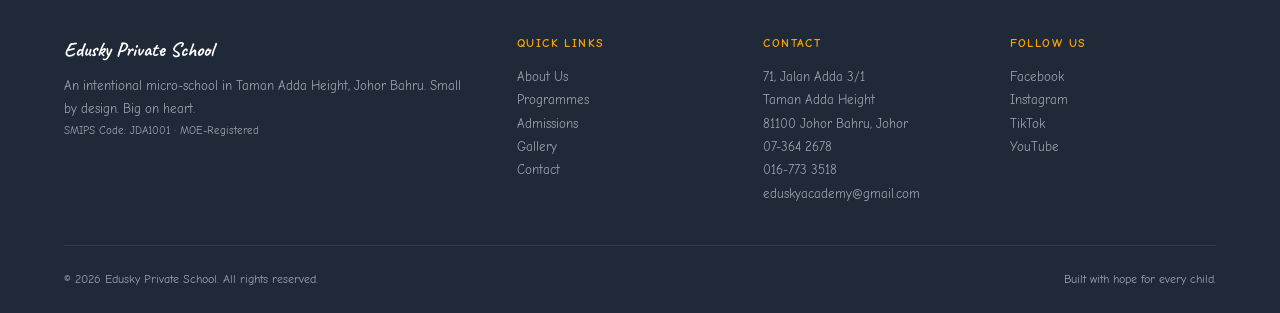
==== commit 5870d0a8: "Switch from Decap CMS to CloudCannon: inline visual editing Replace form-based Decap CMS with CloudC" ====
--- a/about.html
+++ b/about.html
@@ -3,19 +3,19 @@
 <head>
 <meta charset="UTF-8">
 <meta name="viewport" content="width=device-width, initial-scale=1">
-<title data-field="title">About Us | Edusky Private School</title>
+<title class="editable">About Us | Edusky Private School</title>
 <meta name="description" content="Kenali Dr. Ng Peng Long and pasukan Edusky. Misi, nilai, dan kenapa kami memilih kelas kecil. Sekolah rendah swasta di Johor Bahru sejak 2014.">
 <link href="https://fonts.googleapis.com/css2?family=Caveat:wght@400;500;600;700&family=Comic+Neue:ital,wght@0,400;0,700;1,400&display=swap" rel="stylesheet">
 <link rel="stylesheet" href="assets/style.css">
-<script src="assets/cms.js" defer></script>
+<script src="assets/shared.js" defer></script>
 </head>
-<body data-content="about">
+<body data-page="about">
 
 <nav class="nav" id="nav">
   <div class="nav-inner">
     <a href="index.html" class="nav-brand">
       <img src="images/logo.webp" alt="Edusky Logo" onerror="this.style.display='none'">
-      <span>Edusky Private School</span>
+      <span data-shared="brand_name">Edusky Private School</span>
     </a>
     <ul class="nav-links">
       <li><a href="index.html">Home</a></li>
@@ -45,8 +45,8 @@
 <!-- PAGE HERO -->
 <section class="page-hero">
   <div class="page-hero-content">
-    <h1 data-field="hero.title">Our Story</h1>
-    <p data-field="hero.subtitle">Over a decade in education. A school built on the belief that every child deserves to be known.</p>
+    <h1 class="editable">Our Story</h1>
+    <p class="editable">Over a decade in education. A school built on the belief that every child deserves to be known.</p>
   </div>
 </section>
 
@@ -55,14 +55,14 @@
   <div class="container">
     <div class="grid-2" style="align-items:start">
       <div>
-        <p class="section-label" data-field="mission.label">Mission</p>
-        <h2 class="section-title" data-field="mission.title">Better One's Life</h2>
-        <p data-field="mission.text" style="color:var(--gray);line-height:1.7;font-size:15px">Edusky Private School is more than just a school; it is a community. We believe in fostering strong relationships between students, teachers and parents. Our dedicated faculty is committed to providing a nurturing environment where every child feels valued and inspired. We offer quality educational services to learners of all age groups and backgrounds, empowering them with the knowledge and personal skills necessary to shape their future.</p>
-      </div>
-      <div>
-        <p class="section-label" data-field="vision.label">Vision</p>
-        <h2 class="section-title" data-field="vision.title">Empowering Tomorrow's Leaders</h2>
-        <p data-field="vision.text" style="color:var(--gray);line-height:1.7;font-size:15px">We strive to accomplish academic excellence and a higher standard of living for every student. Our goal is delivering a holistic education that combines strong academics with deep character development, preparing students for success in personal and professional life.</p>
+        <p class="section-label editable">Mission</p>
+        <h2 class="section-title editable">Better One's Life</h2>
+        <p class="editable" style="color:var(--gray);line-height:1.7;font-size:15px">Edusky Private School is more than just a school; it is a community. We believe in fostering strong relationships between students, teachers and parents. Our dedicated faculty is committed to providing a nurturing environment where every child feels valued and inspired. We offer quality educational services to learners of all age groups and backgrounds, empowering them with the knowledge and personal skills necessary to shape their future.</p>
+      </div>
+      <div>
+        <p class="section-label editable">Vision</p>
+        <h2 class="section-title editable">Empowering Tomorrow's Leaders</h2>
+        <p class="editable" style="color:var(--gray);line-height:1.7;font-size:15px">We strive to accomplish academic excellence and a higher standard of living for every student. Our goal is delivering a holistic education that combines strong academics with deep character development, preparing students for success in personal and professional life.</p>
       </div>
     </div>
   </div>
@@ -71,15 +71,15 @@
 <!-- FOUNDER -->
 <section class="section bg-sky-soft">
   <div class="container">
-    <p class="section-label">Founder & Principal</p>
+    <p class="section-label editable">Founder & Principal</p>
     <div class="grid-2" style="align-items:center;gap:48px">
       <div>
-        <img data-field="founder.photo" data-type="image" src="images/dr-ng-peng-long.jpg" alt="Dr. Ng Peng Long" style="width:100%;border-radius:12px">
-      </div>
-      <div>
-        <h2 style="font-size:clamp(26px,3vw,38px);line-height:1.15;margin-bottom:8px" data-field="founder.name">Dr. Ng Peng Long</h2>
-        <p style="color:var(--sky);font-weight:700;font-size:13px;letter-spacing:0.08em;text-transform:uppercase;margin-bottom:20px" data-field="founder.role">Founder & Director</p>
-        <p data-field="founder.bio" style="color:var(--gray);line-height:1.7;margin-bottom:16px">Dr. Ng Peng Long holds a PhD in Marketing from Universiti Sains Malaysia and brings more than two decades of senior leadership in education and training.</p>
+        <img src="images/dr-ng-peng-long.jpg" alt="Dr. Ng Peng Long" style="width:100%;border-radius:12px" class="editable-img">
+      </div>
+      <div>
+        <h2 class="editable" style="font-size:clamp(26px,3vw,38px);line-height:1.15;margin-bottom:8px">Dr. Ng Peng Long</h2>
+        <p class="editable" style="color:var(--sky);font-weight:700;font-size:13px;letter-spacing:0.08em;text-transform:uppercase;margin-bottom:20px">Founder & Director</p>
+        <p class="editable" style="color:var(--gray);line-height:1.7;margin-bottom:16px">Dr. Ng Peng Long holds a PhD in Marketing from Universiti Sains Malaysia and brings more than two decades of senior leadership in education and training. He spent seventeen years as a Director at Wawasan Open University, served as Deputy CEO of Austin Legacy Education (Asia Metropolitan University), and is currently CEO of Lead Future Holdings Sdn Bhd, where he leads work in talent development, training, certification, and ESG. Under his leadership, Edusky was built on a simple belief: that small classes, strong relationships, and a parent's ability to walk in unannounced and be greeted by name are not luxuries — they are the foundation of how children learn best. His vision for the school is rooted in collaboration, inclusivity, and academic excellence that prepares students to thrive in life, not just in exams.</p>
       </div>
     </div>
   </div>
@@ -88,13 +88,28 @@
 <!-- VALUES -->
 <section class="section">
   <div class="container">
-    <p class="section-label">Our Principles</p>
-    <h2 class="section-title">What we stand for</h2>
-    <div class="grid-2" style="margin-top:40px" data-list="values">
-      <div class="card" data-item style="text-align:center;padding:40px 28px">
-        <div class="card-icon sky" style="margin:0 auto 20px" data-field="icon">★</div>
-        <h3 data-field="title">Known by Name</h3>
-        <p data-field="description">No child falls through the cracks. Our teachers know each student's strengths, challenges, interests, and learning style — personally, not from a file.</p>
+    <p class="section-label editable">Our Principles</p>
+    <h2 class="section-title editable">What we stand for</h2>
+    <div class="grid-2" style="margin-top:40px" data-cms-repeatable>
+      <div class="card" style="text-align:center;padding:40px 28px">
+        <div class="card-icon sky editable" style="margin:0 auto 20px">&#9733;</div>
+        <h3 class="editable">Known by Name</h3>
+        <p class="editable">No child falls through the cracks. Our teachers know each student's strengths, challenges, interests, and learning style — personally, not from a file.</p>
+      </div>
+      <div class="card" style="text-align:center;padding:40px 28px">
+        <div class="card-icon sky editable" style="margin:0 auto 20px">&#9829;</div>
+        <h3 class="editable">Nurtured to Grow</h3>
+        <p class="editable">Every child feels valued and inspired. Warmth with boundaries. Clear expectations with consistent follow-through. Relationships strong enough to hold accountability and gentle enough to build trust.</p>
+      </div>
+      <div class="card" style="text-align:center;padding:40px 28px">
+        <div class="card-icon sky editable" style="margin:0 auto 20px">&#127793;</div>
+        <h3 class="editable">Empowered for Life</h3>
+        <p class="editable">We teach children how to think, not what to think. Confidence, creativity, and the ability to ask better questions. Academic excellence paired with character development prepares students to shape their future.</p>
+      </div>
+      <div class="card" style="text-align:center;padding:40px 28px">
+        <div class="card-icon sky editable" style="margin:0 auto 20px">&#129309;</div>
+        <h3 class="editable">Rooted in Community</h3>
+        <p class="editable">Strong relationships between students, teachers, and parents. CSR projects, parent workshops, expert talks, and student volunteering — a community built together, not an institution run from above.</p>
       </div>
     </div>
   </div>
@@ -103,12 +118,33 @@
 <!-- TIMELINE -->
 <section class="section bg-sunrise-soft">
   <div class="container">
-    <p class="section-label">Our Journey</p>
-    <h2 class="section-title">From One Classroom to a Community</h2>
-    <div class="timeline" style="margin-top:36px;max-width:650px" data-list="timeline">
-      <div class="timeline-item" data-item>
-        <h3 data-field="year">2014</h3>
-        <p data-field="description">Edusky Learning Academy founded. A single classroom with a conviction: every child deserves to be known.</p>
+    <p class="section-label editable">Our Journey</p>
+    <h2 class="section-title editable">From One Classroom to a Community</h2>
+    <div class="timeline" style="margin-top:36px;max-width:650px" data-cms-repeatable>
+      <div class="timeline-item">
+        <h3 class="editable">2014</h3>
+        <h4 class="editable">Foundation</h4>
+        <p class="editable">Edusky Learning Academy founded. A single classroom with a conviction: every child deserves to be known.</p>
+      </div>
+      <div class="timeline-item">
+        <h3 class="editable">2016</h3>
+        <h4 class="editable">Expansion</h4>
+        <p class="editable">Expanded to multi-standard primary. First cohort of Standard 1–6 students.</p>
+      </div>
+      <div class="timeline-item">
+        <h3 class="editable">2019</h3>
+        <h4 class="editable">Upgrade</h4>
+        <p class="editable">Facilities upgraded. Chinese investor delegation visits and positively assesses campus.</p>
+      </div>
+      <div class="timeline-item">
+        <h3 class="editable">2022</h3>
+        <h4 class="editable">Registration</h4>
+        <p class="editable">Rebranded as Edusky Private School. SMIPS registration JDA1001. MOE-registered KSSR curriculum.</p>
+      </div>
+      <div class="timeline-item">
+        <h3 class="editable">2026</h3>
+        <h4 class="editable">Community</h4>
+        <p class="editable">Micro-school model formalised. Community programmes, parent network, and alumni outreach begin.</p>
       </div>
     </div>
   </div>
@@ -119,9 +155,9 @@
   <div class="container">
     <div class="footer-grid">
       <div>
-        <div class="footer-brand">Edusky Private School</div>
-        <p>An intentional micro-school in Taman Adda Height, Johor Bahru.</p>
-        <p style="font-size:11px;color:var(--gray-light)">SMIPS Code: JDA1001 · MOE-Registered</p>
+        <div class="footer-brand" data-shared="footer_brand">Edusky Private School</div>
+        <p data-shared="footer_tagline">An intentional micro-school in Taman Adda Height, Johor Bahru. Small by design. Big on heart.</p>
+        <p style="font-size:11px;color:var(--gray-light)">SMIPS Code: <span data-shared="smips_code">JDA1001</span> &middot; MOE-Registered</p>
       </div>
       <div>
         <h4>Quick Links</h4>
@@ -133,33 +169,34 @@
       </div>
       <div>
         <h4>Contact</h4>
-        <p>71, Jalan Adda 3/1<br>Taman Adda Height<br>81100 Johor Bahru, Johor</p>
-        <p><a href="tel:+6073642678">07-364 2678</a></p>
-        <p><a href="https://wa.me/60167733518">016-773 3518</a></p>
+        <p data-shared="footer_address">71, Jalan Adda 3/1<br>Taman Adda Height<br>81100 Johor Bahru, Johor</p>
+        <p><a data-shared="footer_phone" href="tel:+6073642678"><span data-shared="footer_phone_text">07-364 2678</span></a></p>
+        <p><a data-shared="footer_whatsapp" href="https://wa.me/60167733518"><span data-shared="footer_whatsapp_text">016-773 3518</span></a></p>
+        <p><a data-shared="footer_email" href="mailto:eduskyacademy@gmail.com"><span data-shared="footer_email_text">eduskyacademy@gmail.com</span></a></p>
       </div>
       <div>
         <h4>Follow Us</h4>
-        <p><a href="https://www.facebook.com/ela.johor.bahru/" target="_blank">Facebook</a></p>
-        <p><a href="https://www.instagram.com/eduskyjb/" target="_blank">Instagram</a></p>
-        <p><a href="https://www.tiktok.com/@eduskyprivateschool" target="_blank">TikTok</a></p>
-        <p><a href="https://www.youtube.com/@eduskylearningacademy6728" target="_blank">YouTube</a></p>
+        <p><a data-shared="social_facebook" href="https://www.facebook.com/ela.johor.bahru/" target="_blank">Facebook</a></p>
+        <p><a data-shared="social_instagram" href="https://www.instagram.com/eduskyjb/" target="_blank">Instagram</a></p>
+        <p><a data-shared="social_tiktok" href="https://www.tiktok.com/@eduskyprivateschool" target="_blank">TikTok</a></p>
+        <p><a data-shared="social_youtube" href="https://www.youtube.com/@eduskylearningacademy6728" target="_blank">YouTube</a></p>
       </div>
     </div>
     <div class="footer-bottom">
-      <span>&copy; 2026 Edusky Private School. All rights reserved.</span>
-      <span>Built with hope for every child.</span>
+      <span data-shared="footer_copyright">&copy; 2026 Edusky Private School. All rights reserved.</span>
+      <span data-shared="footer_built">Built with hope for every child.</span>
     </div>
   </div>
 </footer>
 
-<a href="https://wa.me/60167733518" class="whatsapp-float" aria-label="Chat on WhatsApp" target="_blank">&#9993;</a>
+<a data-shared="whatsapp_link" href="https://wa.me/60167733518" class="whatsapp-float" aria-label="Chat on WhatsApp" target="_blank">&#9993;</a>
 
 <script>
-const navToggle = document.getElementById('navToggle');
-const mobileNav = document.getElementById('mobileNav');
+var navToggle = document.getElementById('navToggle');
+var mobileNav = document.getElementById('mobileNav');
 if (navToggle && mobileNav) {
-  navToggle.addEventListener('click', () => mobileNav.classList.toggle('open'));
-  mobileNav.querySelectorAll('a').forEach(a => a.addEventListener('click', () => mobileNav.classList.remove('open')));
+  navToggle.addEventListener('click', function() { mobileNav.classList.toggle('open'); });
+  mobileNav.querySelectorAll('a').forEach(function(a) { a.addEventListener('click', function() { mobileNav.classList.remove('open'); }); });
 }
 </script>
 
